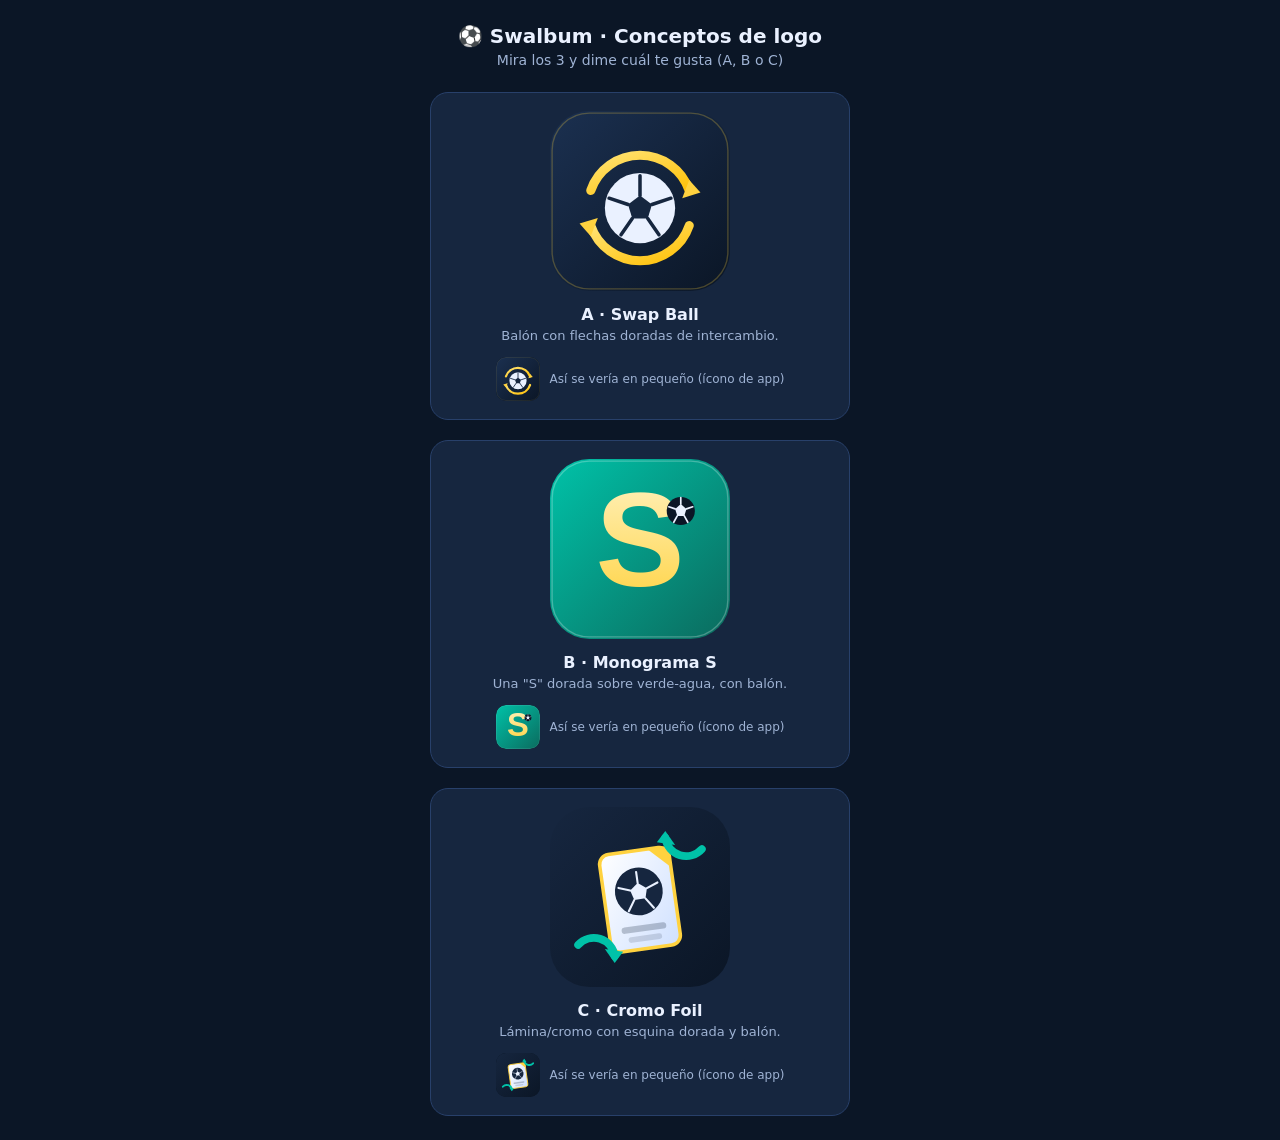
==== logos.html @ e79fa74d "Página logos.html para previsualizar los 3 conceptos de logo en el navegador https://claude.ai/code/" ====
<!DOCTYPE html>
<html lang="es">
<head>
  <meta charset="UTF-8" />
  <meta name="viewport" content="width=device-width, initial-scale=1.0" />
  <title>Swalbum · Conceptos de logo</title>
  <style>
    body{margin:0;font-family:system-ui,Arial,sans-serif;background:#0b1626;color:#eaf1ff;padding:24px 16px;}
    h1{font-size:20px;text-align:center;margin:0 0 4px;}
    p.sub{text-align:center;color:#9fb3d4;margin:0 0 24px;font-size:14px;}
    .grid{display:flex;flex-direction:column;gap:20px;max-width:420px;margin:0 auto;}
    .card{background:#16263f;border:1px solid #28406a;border-radius:18px;padding:18px;text-align:center;}
    .card img{width:180px;height:180px;}
    .tag{font-size:16px;font-weight:700;margin-top:10px;}
    .desc{font-size:13px;color:#9fb3d4;margin-top:4px;}
    .small{display:flex;align-items:center;justify-content:center;gap:10px;margin-top:14px;}
    .small img{width:44px;height:44px;background:#0b1626;border-radius:10px;}
    .small span{font-size:12px;color:#9fb3d4;}
  </style>
</head>
<body>
  <h1>⚽ Swalbum · Conceptos de logo</h1>
  <p class="sub">Mira los 3 y dime cuál te gusta (A, B o C)</p>
  <div class="grid">
    <div class="card">
      <img src="assets/logo/concept-a.svg" alt="Concepto A" />
      <div class="tag">A · Swap Ball</div>
      <div class="desc">Balón con flechas doradas de intercambio.</div>
      <div class="small"><img src="assets/logo/concept-a.svg" alt="" /><span>Así se vería en pequeño (ícono de app)</span></div>
    </div>
    <div class="card">
      <img src="assets/logo/concept-b.svg" alt="Concepto B" />
      <div class="tag">B · Monograma S</div>
      <div class="desc">Una "S" dorada sobre verde-agua, con balón.</div>
      <div class="small"><img src="assets/logo/concept-b.svg" alt="" /><span>Así se vería en pequeño (ícono de app)</span></div>
    </div>
    <div class="card">
      <img src="assets/logo/concept-c.svg" alt="Concepto C" />
      <div class="tag">C · Cromo Foil</div>
      <div class="desc">Lámina/cromo con esquina dorada y balón.</div>
      <div class="small"><img src="assets/logo/concept-c.svg" alt="" /><span>Así se vería en pequeño (ícono de app)</span></div>
    </div>
  </div>
</body>
</html>
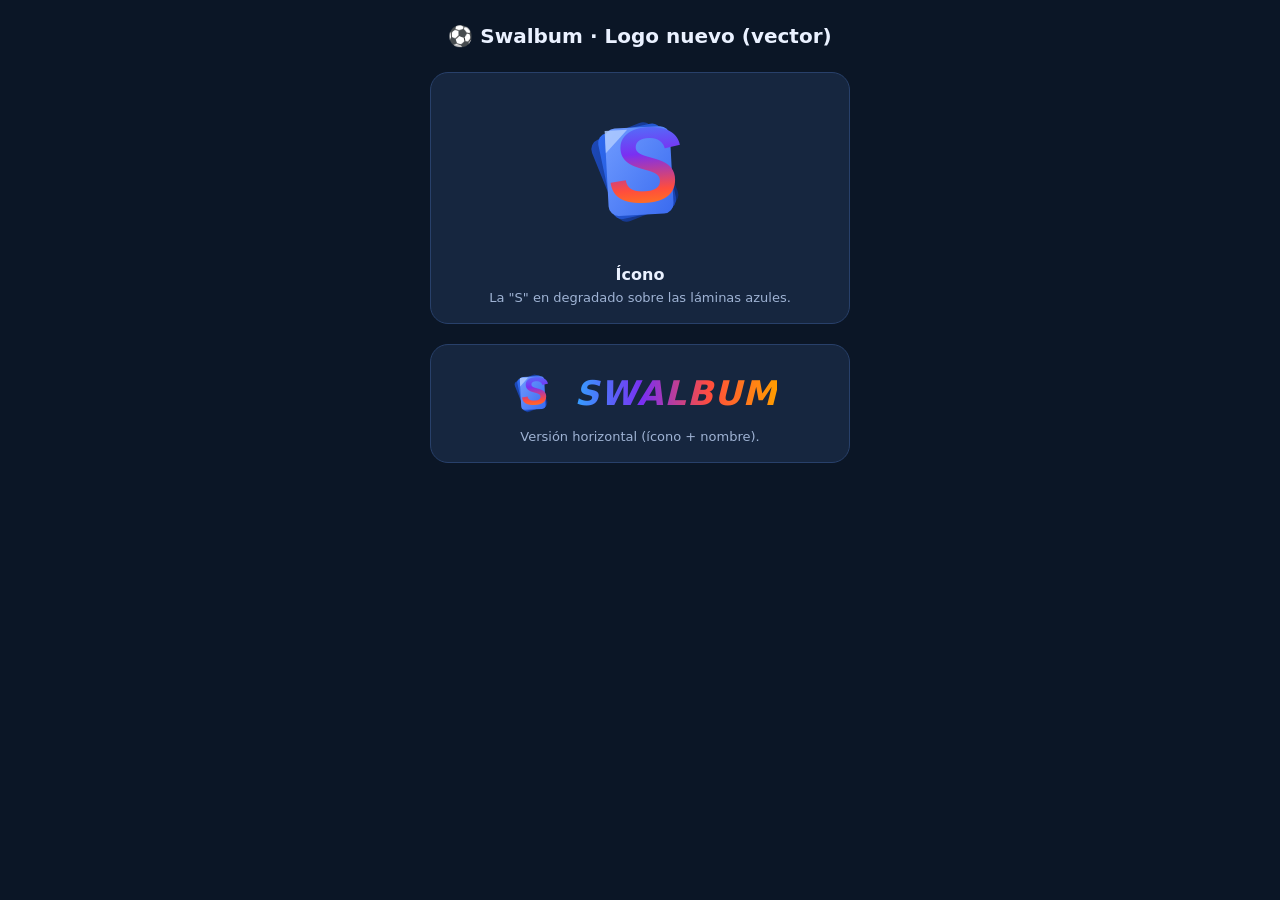
==== commit a06d60ae: "Logo nuevo Swalbum (S degradado sobre láminas) en cabecera, inicio y favicon - Recreación vectorial " ====
--- a/logos.html
+++ b/logos.html
@@ -3,42 +3,36 @@
 <head>
   <meta charset="UTF-8" />
   <meta name="viewport" content="width=device-width, initial-scale=1.0" />
-  <title>Swalbum · Conceptos de logo</title>
+  <title>Swalbum · Logo</title>
   <style>
     body{margin:0;font-family:system-ui,Arial,sans-serif;background:#0b1626;color:#eaf1ff;padding:24px 16px;}
-    h1{font-size:20px;text-align:center;margin:0 0 4px;}
-    p.sub{text-align:center;color:#9fb3d4;margin:0 0 24px;font-size:14px;}
+    h1{font-size:20px;text-align:center;margin:0 0 24px;}
     .grid{display:flex;flex-direction:column;gap:20px;max-width:420px;margin:0 auto;}
     .card{background:#16263f;border:1px solid #28406a;border-radius:18px;padding:18px;text-align:center;}
-    .card img{width:180px;height:180px;}
+    .card img{width:160px;height:160px;}
     .tag{font-size:16px;font-weight:700;margin-top:10px;}
-    .desc{font-size:13px;color:#9fb3d4;margin-top:4px;}
-    .small{display:flex;align-items:center;justify-content:center;gap:10px;margin-top:14px;}
-    .small img{width:44px;height:44px;background:#0b1626;border-radius:10px;}
-    .small span{font-size:12px;color:#9fb3d4;}
+    .lockup{display:flex;align-items:center;justify-content:center;gap:12px;}
+    .lockup img{width:60px;height:60px;}
+    .word{font-size:34px;font-weight:800;font-style:italic;letter-spacing:1px;
+      background:linear-gradient(90deg,#33a0ff,#7a2ff2,#ff4d3d,#ff9d00);
+      -webkit-background-clip:text;background-clip:text;color:transparent;}
+    .desc{font-size:13px;color:#9fb3d4;margin-top:6px;}
   </style>
 </head>
 <body>
-  <h1>⚽ Swalbum · Conceptos de logo</h1>
-  <p class="sub">Mira los 3 y dime cuál te gusta (A, B o C)</p>
+  <h1>⚽ Swalbum · Logo nuevo (vector)</h1>
   <div class="grid">
     <div class="card">
-      <img src="assets/logo/concept-a.svg" alt="Concepto A" />
-      <div class="tag">A · Swap Ball</div>
-      <div class="desc">Balón con flechas doradas de intercambio.</div>
-      <div class="small"><img src="assets/logo/concept-a.svg" alt="" /><span>Así se vería en pequeño (ícono de app)</span></div>
+      <img src="assets/logo/swalbum-icon.svg" alt="Logo Swalbum" />
+      <div class="tag">Ícono</div>
+      <div class="desc">La "S" en degradado sobre las láminas azules.</div>
     </div>
     <div class="card">
-      <img src="assets/logo/concept-b.svg" alt="Concepto B" />
-      <div class="tag">B · Monograma S</div>
-      <div class="desc">Una "S" dorada sobre verde-agua, con balón.</div>
-      <div class="small"><img src="assets/logo/concept-b.svg" alt="" /><span>Así se vería en pequeño (ícono de app)</span></div>
-    </div>
-    <div class="card">
-      <img src="assets/logo/concept-c.svg" alt="Concepto C" />
-      <div class="tag">C · Cromo Foil</div>
-      <div class="desc">Lámina/cromo con esquina dorada y balón.</div>
-      <div class="small"><img src="assets/logo/concept-c.svg" alt="" /><span>Así se vería en pequeño (ícono de app)</span></div>
+      <div class="lockup">
+        <img src="assets/logo/swalbum-icon.svg" alt="" />
+        <span class="word">SWALBUM</span>
+      </div>
+      <div class="desc">Versión horizontal (ícono + nombre).</div>
     </div>
   </div>
 </body>
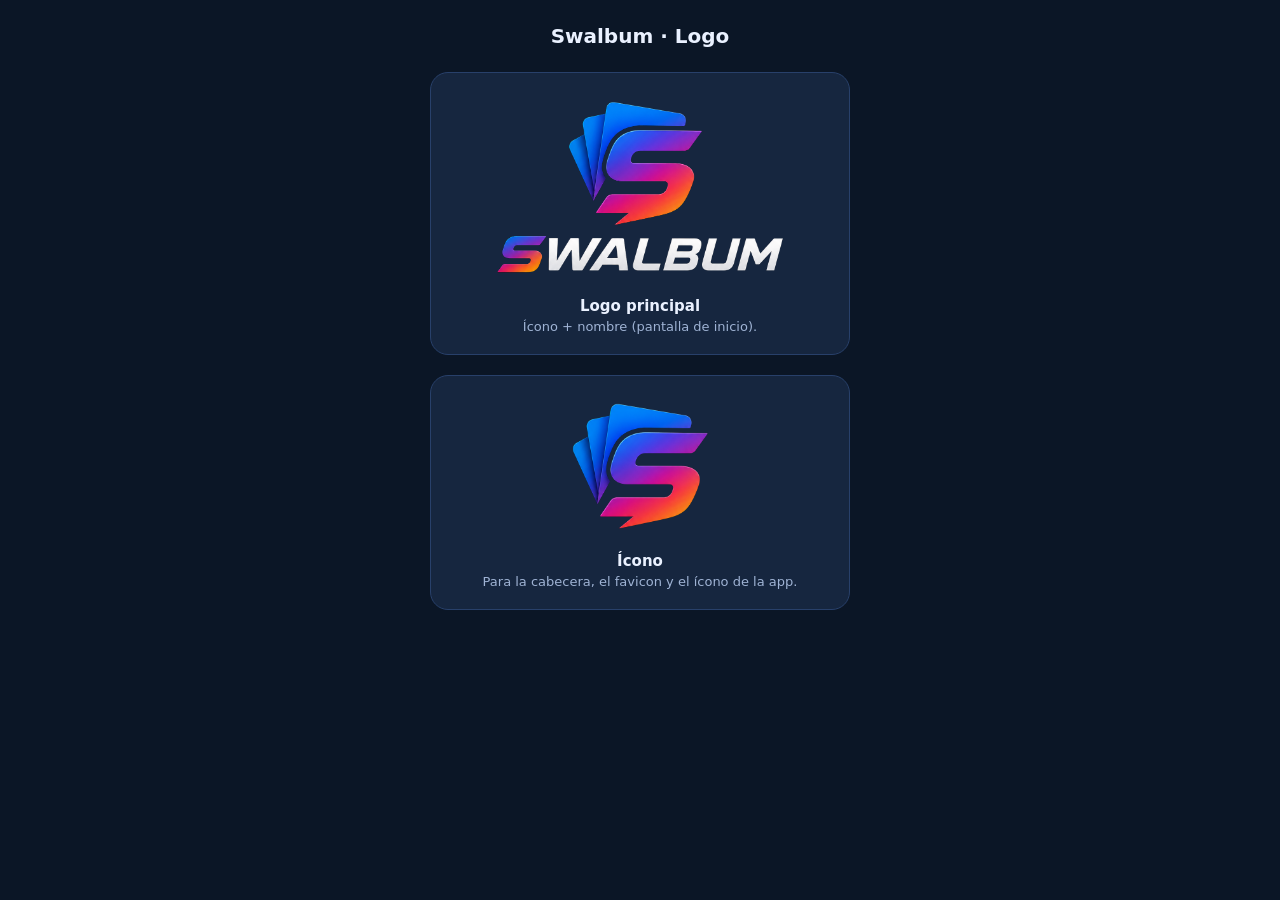
==== commit 195fc4aa: "Usa el logo real (recortado del PNG) + look más profesional - Integrado el logo enviado por el usuar" ====
--- a/logos.html
+++ b/logos.html
@@ -8,31 +8,26 @@
     body{margin:0;font-family:system-ui,Arial,sans-serif;background:#0b1626;color:#eaf1ff;padding:24px 16px;}
     h1{font-size:20px;text-align:center;margin:0 0 24px;}
     .grid{display:flex;flex-direction:column;gap:20px;max-width:420px;margin:0 auto;}
-    .card{background:#16263f;border:1px solid #28406a;border-radius:18px;padding:18px;text-align:center;}
-    .card img{width:160px;height:160px;}
-    .tag{font-size:16px;font-weight:700;margin-top:10px;}
-    .lockup{display:flex;align-items:center;justify-content:center;gap:12px;}
-    .lockup img{width:60px;height:60px;}
-    .word{font-size:34px;font-weight:800;font-style:italic;letter-spacing:1px;
-      background:linear-gradient(90deg,#33a0ff,#7a2ff2,#ff4d3d,#ff9d00);
-      -webkit-background-clip:text;background-clip:text;color:transparent;}
-    .desc{font-size:13px;color:#9fb3d4;margin-top:6px;}
+    .card{background:#16263f;border:1px solid #28406a;border-radius:18px;padding:20px;text-align:center;}
+    .card.mark img{width:150px;}
+    .card.lock img{width:80%;}
+    .card img{height:auto;}
+    .tag{font-size:15px;font-weight:700;margin-top:12px;}
+    .desc{font-size:13px;color:#9fb3d4;margin-top:4px;}
   </style>
 </head>
 <body>
-  <h1>⚽ Swalbum · Logo nuevo (vector)</h1>
+  <h1>Swalbum · Logo</h1>
   <div class="grid">
-    <div class="card">
-      <img src="assets/logo/swalbum-icon.svg" alt="Logo Swalbum" />
+    <div class="card lock">
+      <img src="assets/logo/swalbum-lockup.png" alt="Logo Swalbum" />
+      <div class="tag">Logo principal</div>
+      <div class="desc">Ícono + nombre (pantalla de inicio).</div>
+    </div>
+    <div class="card mark">
+      <img src="assets/logo/swalbum-mark.png" alt="Ícono Swalbum" />
       <div class="tag">Ícono</div>
-      <div class="desc">La "S" en degradado sobre las láminas azules.</div>
-    </div>
-    <div class="card">
-      <div class="lockup">
-        <img src="assets/logo/swalbum-icon.svg" alt="" />
-        <span class="word">SWALBUM</span>
-      </div>
-      <div class="desc">Versión horizontal (ícono + nombre).</div>
+      <div class="desc">Para la cabecera, el favicon y el ícono de la app.</div>
     </div>
   </div>
 </body>
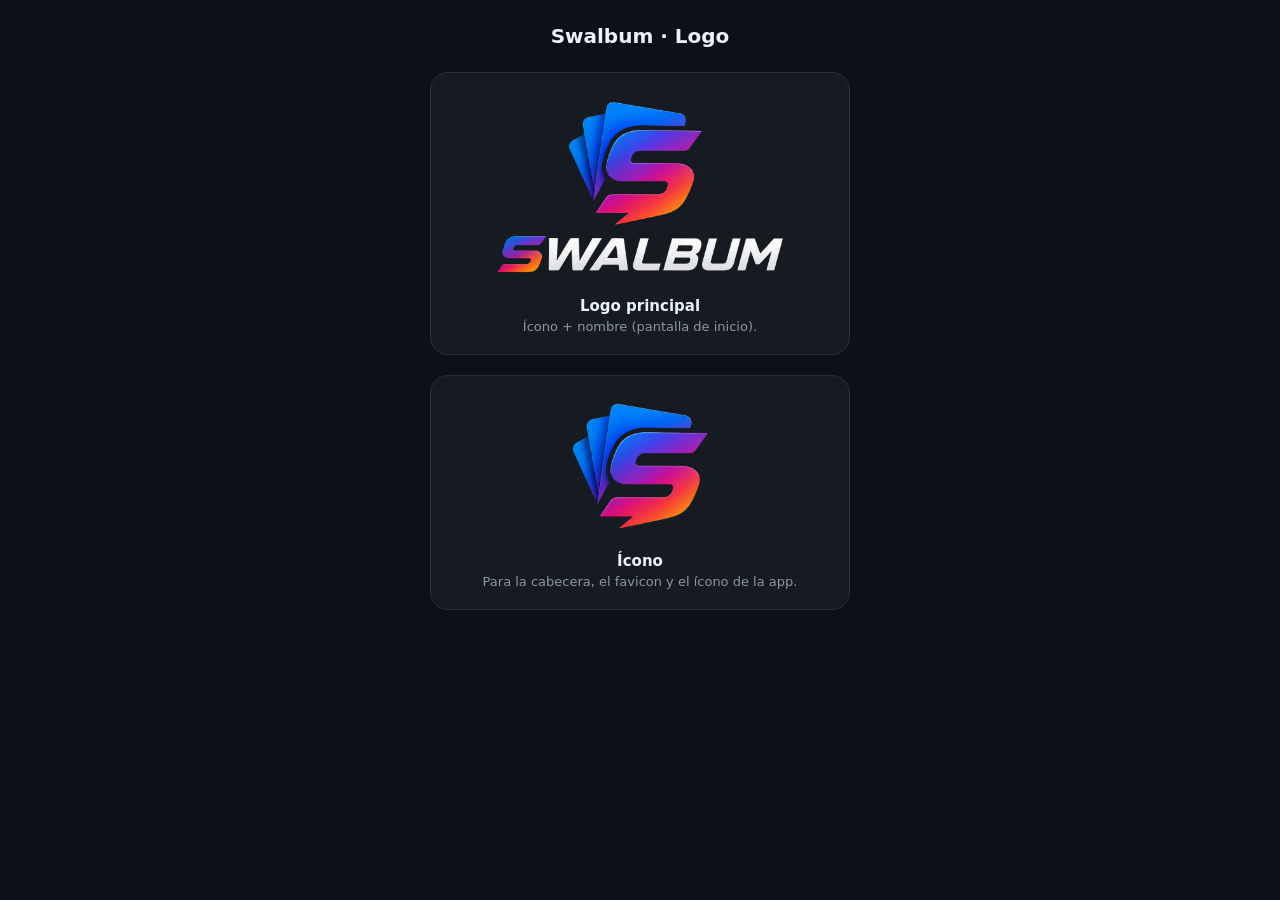
==== commit 9610858c: "Tema oscuro sobrio (look profesional) - Paleta grafito (#0d1117) con acento azul del logo (#5b8cff) " ====
--- a/logos.html
+++ b/logos.html
@@ -5,15 +5,15 @@
   <meta name="viewport" content="width=device-width, initial-scale=1.0" />
   <title>Swalbum · Logo</title>
   <style>
-    body{margin:0;font-family:system-ui,Arial,sans-serif;background:#0b1626;color:#eaf1ff;padding:24px 16px;}
+    body{margin:0;font-family:system-ui,Arial,sans-serif;background:#0d1117;color:#eaf1ff;padding:24px 16px;}
     h1{font-size:20px;text-align:center;margin:0 0 24px;}
     .grid{display:flex;flex-direction:column;gap:20px;max-width:420px;margin:0 auto;}
-    .card{background:#16263f;border:1px solid #28406a;border-radius:18px;padding:20px;text-align:center;}
+    .card{background:#161b22;border:1px solid #2a313c;border-radius:18px;padding:20px;text-align:center;}
     .card.mark img{width:150px;}
     .card.lock img{width:80%;}
     .card img{height:auto;}
     .tag{font-size:15px;font-weight:700;margin-top:12px;}
-    .desc{font-size:13px;color:#9fb3d4;margin-top:4px;}
+    .desc{font-size:13px;color:#8b97a7;margin-top:4px;}
   </style>
 </head>
 <body>
